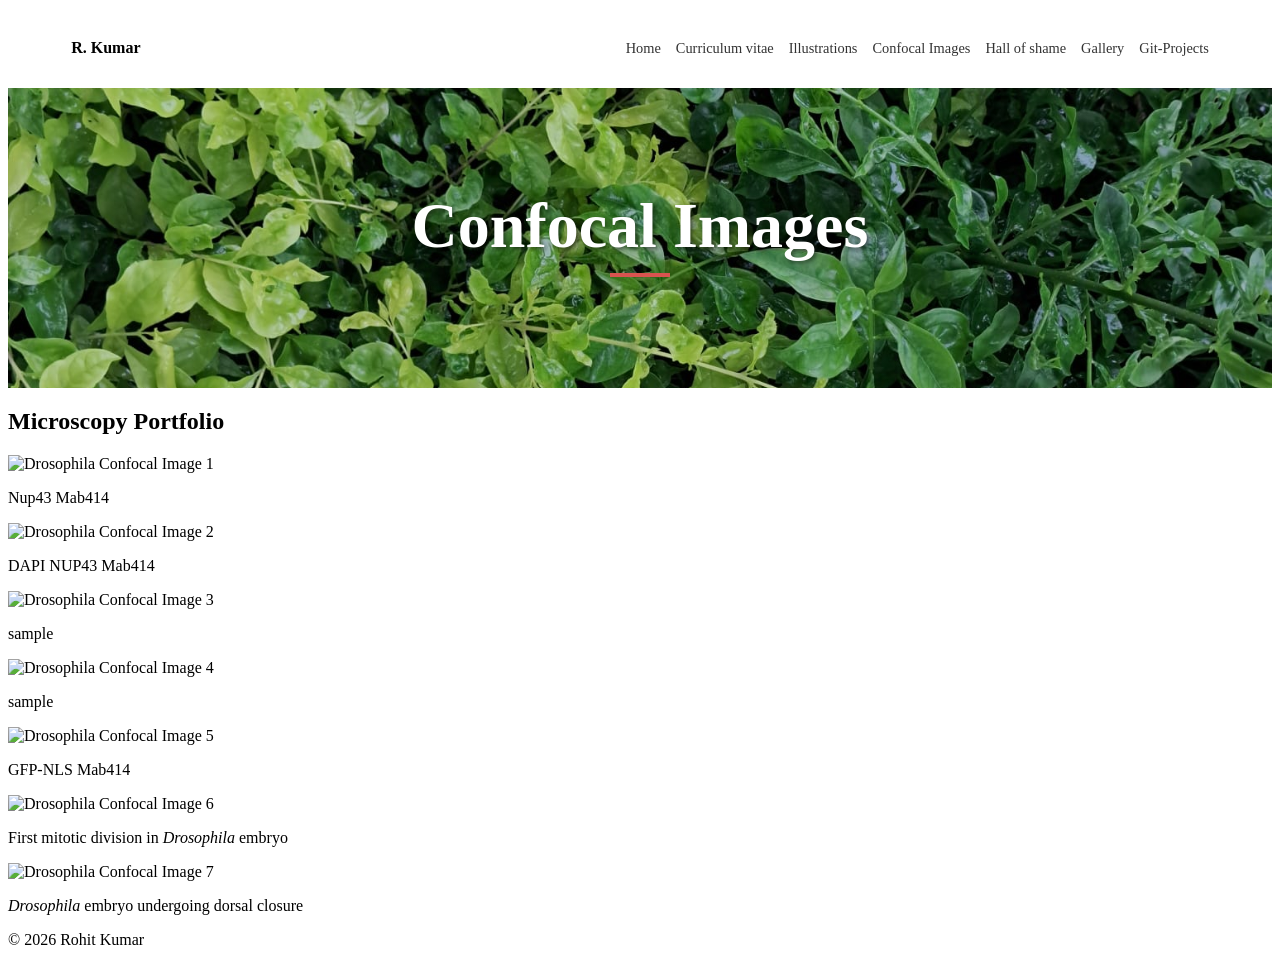
==== confocal.html @ cb88189a "Add files via upload These are files for version one of the webpage" ====
<!DOCTYPE html>
<html lang="en">
<head>
    <meta charset="UTF-8">
    <meta name="viewport" content="width=device-width, initial-scale=1.0">
    <title>Confocal Images | Rohit Kumar</title>
    <link rel="stylesheet" href="style.css">
</head>
<body>

    <nav class="navbar">
        <div class="nav-logo"><strong>R. Kumar</strong></div>
        <ul class="nav-links">
            <li><a href="index.html">Home</a></li>
            <li><a href="cv.html">Curriculum vitae</a></li>
            <li><a href="illustrations.html">Illustrations</a></li>
            <li><a href="confocal.html" class="active-link">Confocal Images</a></li>
            <li><a href="hall-of-shame.html">Hall of shame</a></li>
            <li><a href="gallery.html">Gallery</a></li>
            <li><a href="git-projects.html">Git-Projects</a></li>
        </ul>
    </nav>

    <header class="hero-banner">
        <div class="hero-text">
            <h1>Confocal Images</h1>
            <div class="red-line"></div>
        </div>
    </header>

    <main class="container">
        <section class="gallery-section">
            <h2 class="section-title">Microscopy Portfolio</h2>
            
            <div class="gallery-grid">
                
                <div class="art-card microscopy-card">
                    <img src="confocal/confocal1.jpg" alt="Drosophila Confocal Image 1">
                    <p class="caption">
                        <span class="text-green">Nup43</span> <span class="text-red">Mab414</span>
                    </p>
                </div>

                <div class="art-card microscopy-card">
                    <img src="confocal/confocal2.jpg" alt="Drosophila Confocal Image 2">
                    <p class="caption"> <span class="text-cyan">DAPI </span> <span class="text-green">NUP43 </span> <span class="text-red">Mab414</span> 
                    </p>
                </div>

                <div class="art-card microscopy-card">
                    <img src="confocal/confocal3.png" alt="Drosophila Confocal Image 3">
                    <p class="caption">sample</p>
                </div>

                <div class="art-card microscopy-card">
                    <img src="confocal/confocal4.jpg" alt="Drosophila Confocal Image 4">
                    <p class="caption">sample</p>
                </div>

                <div class="art-card microscopy-card">
                    <img src="confocal/confocal5.png" alt="Drosophila Confocal Image 5">
                    <p class="caption">
                        <span class="text-green">GFP-NLS</span> <span class="text-red">Mab414</span>
                    </p>
                </div>

                <div class="art-card microscopy-card">
                    <img src="confocal/confocal6.jpg" alt="Drosophila Confocal Image 6">
                    <p class="caption">First mitotic division in <i>Drosophila</i> embryo</p>
                </div>

                <div class="art-card microscopy-card">
                    <img src="confocal/confocal7.jpg" alt="Drosophila Confocal Image 7">
                    <p class="caption"><i>Drosophila</i> embryo undergoing dorsal closure</p>
                </div>

            </div>
        </section>
    </main>

    <footer class="cv-footer">
        <p>© 2026 Rohit Kumar </p>
    </footer>

</body>
</html>
---- style.css ----
/* Hero Banner with the Green Leaves */
.hero-banner {
    height: 300px;
    background: linear-gradient(rgba(0,0,0,0.2), rgba(0,0,0,0.2)), 
                url('leaves-background.jpg'); /* Replace with your image link */
    background-size: cover;
    background-position: center;
    display: flex;
    justify-content: center;
    align-items: center;
    color: white;
    text-align: center;
}

.hero-text h1 {
    font-size: 4rem;
    font-family: 'Times New Roman', serif; /* Or similar serif font */
    margin: 0;
}

.red-line {
    width: 60px;
    height: 4px;
    background-color: #d9534f;
    margin: 10px auto;
}

/* Navbar Styling */
.navbar {
    display: flex;
    justify-content: space-between;
    padding: 15px 5%;
    background: #fff;
    align-items: center;
}

.nav-links {
    display: flex;
    list-style: none;
    gap: 15px;
}

.nav-links a {
    text-decoration: none;
    color: #333;
    font-size: 0.9rem;
}

/* About Section Layout */
.about-section {
    display: grid;
    grid-template-columns: 1.5fr 1fr;
    gap: 40px;
    padding: 50px 5%;
}

.green-title {
    color: #7ba05b; /* That olive green from your screenshot */
    font-family: 'Comic Sans MS', cursive; /* To match your screenshot font */
}

/* Carousel Dots */
.carousel-dots {
    text-align: center;
    margin-top: 10px;
}

.dot {
    height: 10px;
    width: 10px;
    background-color: #bbb;
    border-radius: 50%;
    display: inline-block;
    margin: 0 5px;
}

.dot.active {
    background-color: #d9534f;
}
.carousel-container {
    position: relative;
    max-width: 400px; /* Adjust to fit your layout */
    margin: auto;
    overflow: hidden;
    border-radius: 10px;
}

.slide {
    display: none; /* Hide all images by default */
    width: 100%;
    height: auto;
    animation: fade 0.5s; /* Optional: adds a fade effect */
}

/* Fade animation */
@keyframes fade {
    from {opacity: .4} 
    to {opacity: 1}
}

.carousel-dots {
    text-align: center;
    padding: 10px;
}

.dot {
    cursor: pointer;
    height: 12px;
    width: 12px;
    margin: 0 5px;
    background-color: #bbb;
    border-radius: 50%;
    display: inline-block;
    transition: background-color 0.6s ease;
}

.active, .dot:hover {
    background-color: #d9534f; /* The red color from your line */
}
.hero-banner {
    height: 300px; /* Adjust height to match your Google Site */
    background-image: linear-gradient(rgba(0,0,0,0.1), rgba(0,0,0,0.1)), 
                      url('photo4.jpg'); /* This is your green header photo */
    background-size: cover;
    background-position: center;
    background-attachment: scroll; /* Change to 'fixed' for a cool parallax effect */
    display: flex;
    justify-content: center;
    align-items: center;
    color: white;
}

.hero-text h1 {
    font-size: clamp(2rem, 8vw, 4rem); /* Makes text smaller on phones automatically */
    text-shadow: 2px 2px 4px rgba(0,0,0,0.5); /* Makes "Rohit Kumar" pop against the green */
}
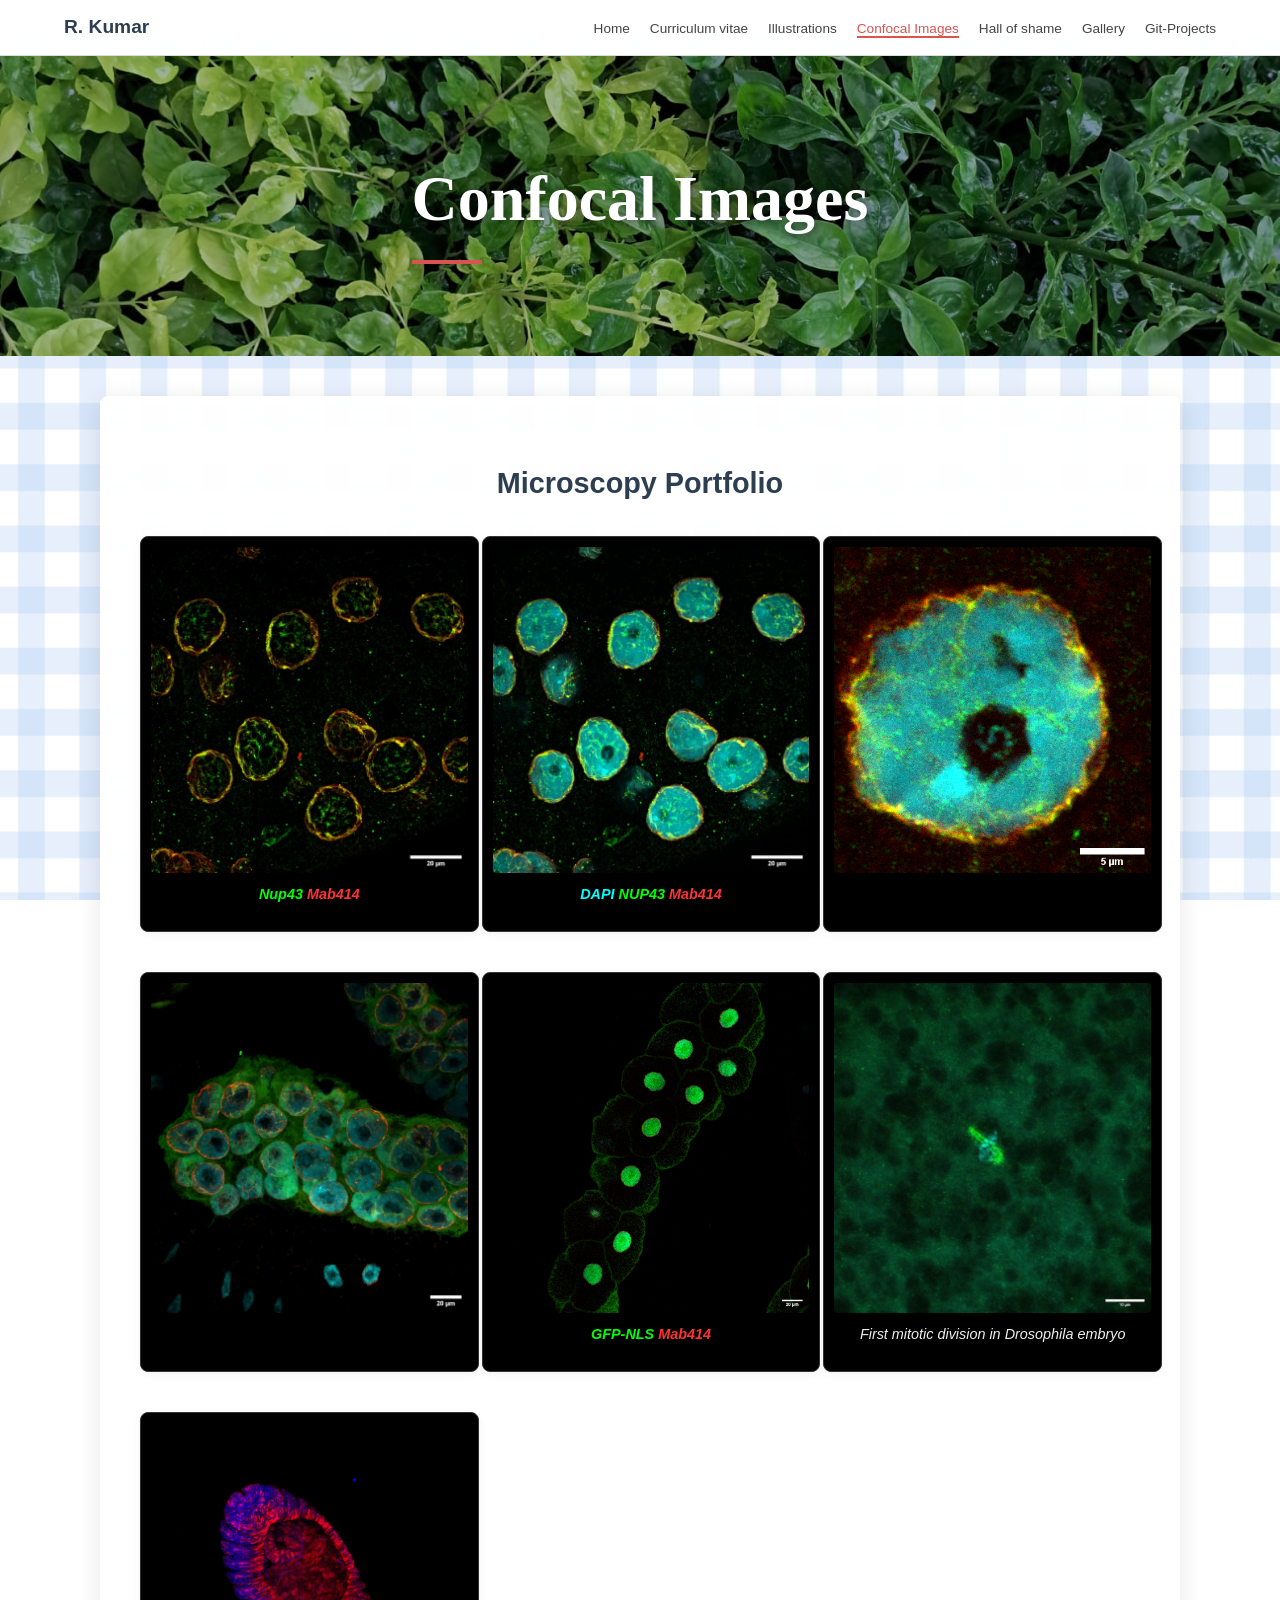
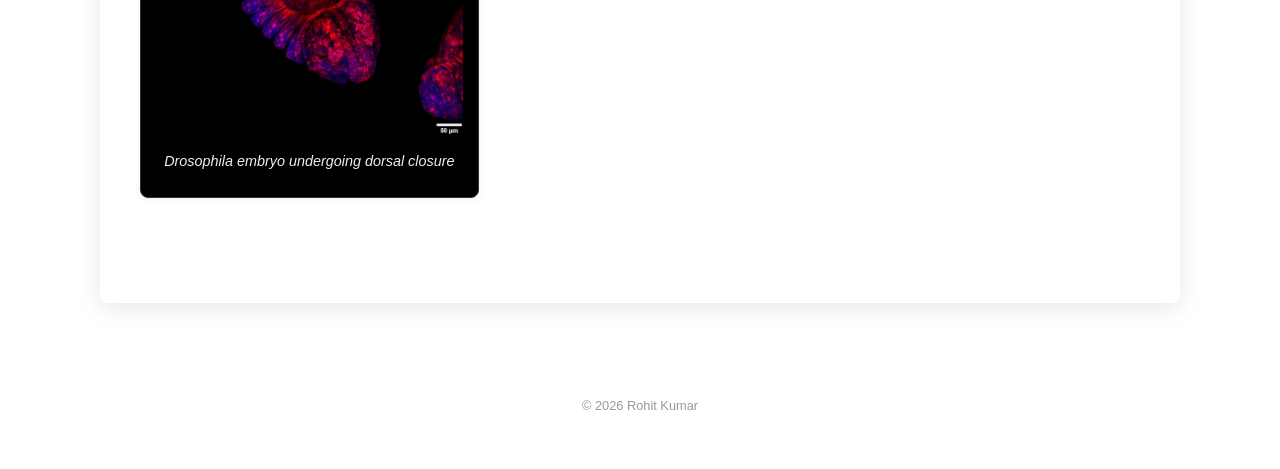
==== commit ae389a68: "Update confocal.html" ====
--- a/confocal.html
+++ b/confocal.html
@@ -49,12 +49,12 @@
 
                 <div class="art-card microscopy-card">
                     <img src="confocal/confocal3.png" alt="Drosophila Confocal Image 3">
-                    <p class="caption">sample</p>
+                    <p class="caption"></p>
                 </div>
 
                 <div class="art-card microscopy-card">
                     <img src="confocal/confocal4.jpg" alt="Drosophila Confocal Image 4">
-                    <p class="caption">sample</p>
+                    <p class="caption"></p>
                 </div>
 
                 <div class="art-card microscopy-card">
@@ -83,4 +83,4 @@
     </footer>
 
 </body>
-</html>+</html>
--- a/style.css
+++ b/style.css
@@ -1,136 +1,239 @@
-/* Hero Banner with the Green Leaves */
+/* ==========================================
+   1. GLOBAL SETTINGS & SHARED COMPONENTS
+   ========================================== */
+body {
+    /* Updated path for GitHub Subdirectory compatibility */
+    background-image: url('./background.jpg');
+    background-repeat: repeat;
+    background-attachment: fixed;
+    margin: 0;
+    padding: 0;
+    font-family: 'Segoe UI', Tahoma, Geneva, Verdana, sans-serif;
+    color: #333;
+    line-height: 1.6;
+}
+
+.container {
+    max-width: 1000px;
+    margin: 40px auto;
+    background-color: rgba(255, 255, 255, 0.98); 
+    padding: 40px;
+    border-radius: 8px;
+    box-shadow: 0 5px 25px rgba(0,0,0,0.1);
+}
+
+.section-title {
+    text-align: center;
+    color: #2c3e50;
+    margin-bottom: 30px;
+    font-size: 1.8rem;
+}
+
+/* ==========================================
+   2. NAVIGATION BAR (Sticky)
+   ========================================== */
+.navbar {
+    display: flex;
+    justify-content: space-between;
+    align-items: center;
+    padding: 12px 5%;
+    background: rgba(255, 255, 255, 0.97);
+    border-bottom: 1px solid #ddd;
+    position: sticky;
+    top: 0;
+    z-index: 1000;
+}
+
+.nav-logo { font-weight: bold; font-size: 1.2rem; color: #2c3e50; }
+
+.nav-links { display: flex; list-style: none; gap: 20px; margin: 0; }
+
+.nav-links a {
+    text-decoration: none;
+    color: #444;
+    font-size: 0.85rem;
+    font-weight: 500;
+    transition: color 0.3s;
+}
+
+.active-link {
+    color: #d9534f !important; /* Brand Red */
+    font-weight: bold;
+    border-bottom: 2px solid #d9534f;
+}
+
+/* ==========================================
+   3. HERO BANNERS & FONTS
+   ========================================== */
 .hero-banner {
+    width: 100%;
     height: 300px;
-    background: linear-gradient(rgba(0,0,0,0.2), rgba(0,0,0,0.2)), 
-                url('leaves-background.jpg'); /* Replace with your image link */
+    /* Updated path for GitHub Subdirectory compatibility */
+    background-image: linear-gradient(rgba(0,0,0,0.2), rgba(0,0,0,0.2)), url('./photo4.jpg');
     background-size: cover;
     background-position: center;
     display: flex;
+    flex-direction: column;
     justify-content: center;
     align-items: center;
     color: white;
-    text-align: center;
 }
 
 .hero-text h1 {
+    font-size: clamp(2.5rem, 8vw, 4rem);
+    font-family: 'Times New Roman', serif;
+    margin: 0;
+    text-shadow: 2px 2px 8px rgba(0,0,0,0.4);
+}
+
+/* Specific Script Fonts for Hall of Shame & Gallery Titles */
+.gallery-title-script {
+    font-family: 'Dancing Script', cursive;
     font-size: 4rem;
-    font-family: 'Times New Roman', serif; /* Or similar serif font */
-    margin: 0;
-}
-
-.red-line {
-    width: 60px;
-    height: 4px;
-    background-color: #d9534f;
-    margin: 10px auto;
-}
-
-/* Navbar Styling */
-.navbar {
-    display: flex;
-    justify-content: space-between;
-    padding: 15px 5%;
-    background: #fff;
-    align-items: center;
-}
-
-.nav-links {
-    display: flex;
-    list-style: none;
-    gap: 15px;
-}
-
-.nav-links a {
-    text-decoration: none;
-    color: #333;
-    font-size: 0.9rem;
-}
-
-/* About Section Layout */
-.about-section {
-    display: grid;
-    grid-template-columns: 1.5fr 1fr;
-    gap: 40px;
-    padding: 50px 5%;
-}
-
-.green-title {
-    color: #7ba05b; /* That olive green from your screenshot */
-    font-family: 'Comic Sans MS', cursive; /* To match your screenshot font */
-}
-
-/* Carousel Dots */
-.carousel-dots {
-    text-align: center;
-    margin-top: 10px;
-}
-
-.dot {
-    height: 10px;
-    width: 10px;
-    background-color: #bbb;
-    border-radius: 50%;
-    display: inline-block;
-    margin: 0 5px;
-}
-
-.dot.active {
-    background-color: #d9534f;
-}
+    color: white;
+    text-shadow: 2px 2px 10px rgba(0,0,0,0.3);
+}
+
+.shame-title-main { font-family: 'Times New Roman', serif; font-style: italic; font-size: 3.5rem; }
+
+.script-font {
+    font-family: 'Dancing Script', cursive;
+    font-size: 2.8rem;
+    color: #2c5e8c;
+    margin: 20px 0;
+}
+
+.red-line { width: 70px; height: 4px; background-color: #d9534f; margin-top: 10px; }
+
+/* ==========================================
+   4. HOME PAGE CAROUSEL
+   ========================================== */
+.about-section { display: flex; align-items: center; gap: 40px; justify-content: space-between; }
+
+.text-content { flex: 1; }
+
 .carousel-container {
     position: relative;
-    max-width: 400px; /* Adjust to fit your layout */
-    margin: auto;
+    width: 350px;
+    height: 350px; 
     overflow: hidden;
-    border-radius: 10px;
-}
-
-.slide {
-    display: none; /* Hide all images by default */
+    border-radius: 12px;
+    border: 1px solid #ddd;
+    background: #f9f9f9;
+}
+
+.slide { display: none; width: 100%; height: 100%; object-fit: cover; animation: fadeEffect 1s; }
+
+@keyframes fadeEffect { from {opacity: 0.4} to {opacity: 1} }
+
+.carousel-dots { position: absolute; bottom: 15px; width: 100%; text-align: center; }
+
+.dot {
+    height: 10px; width: 10px; margin: 0 5px;
+    background-color: rgba(255, 255, 255, 0.6);
+    border-radius: 50%; display: inline-block; cursor: pointer;
+}
+
+.dot.active { background-color: #d9534f; transform: scale(1.2); }
+
+/* ==========================================
+   5. CV & ACADEMIC SECTION
+   ========================================== */
+.cv-header-flex { display: flex; justify-content: space-between; align-items: baseline; }
+.green-title { color: #7ba05b; font-family: 'Comic Sans MS', cursive; margin: 0; }
+.contact-info { text-align: right; font-size: 0.9rem; }
+.cv-block { margin-top: 45px; }
+.cv-block h3 { border-bottom: 2px solid #7ba05b; color: #2c3e50; font-size: 1.15rem; padding-bottom: 5px; margin-bottom: 25px; }
+.cv-date { float: right; color: #888; font-size: 0.85rem; font-weight: bold; }
+.orcid-link { color: #444; text-decoration: none; transition: 0.3s; }
+.orcid-link:hover { color: #a6ce39; text-decoration: underline; }
+.doi-link a { color: #d9534f; text-decoration: none; font-size: 0.9rem; font-weight: bold; }
+.abstract-content { background-color: rgba(123, 160, 91, 0.05); padding: 30px; border-left: 5px solid #7ba05b; border-radius: 0 8px 8px 0; }
+
+/* ==========================================
+   6. GALLERY & COLLAGE SYSTEMS
+   ========================================== */
+.art-card, .collage-item, .masonry-item {
+    background: #fff;
+    padding: 10px;
+    border: 1px solid #eee;
+    border-radius: 8px;
+    box-shadow: 0 2px 10px rgba(0,0,0,0.05);
+    transition: transform 0.3s ease;
+    display: inline-block;
     width: 100%;
-    height: auto;
-    animation: fade 0.5s; /* Optional: adds a fade effect */
-}
-
-/* Fade animation */
-@keyframes fade {
-    from {opacity: .4} 
-    to {opacity: 1}
-}
-
-.carousel-dots {
-    text-align: center;
-    padding: 10px;
-}
-
-.dot {
-    cursor: pointer;
-    height: 12px;
-    width: 12px;
-    margin: 0 5px;
-    background-color: #bbb;
-    border-radius: 50%;
-    display: inline-block;
-    transition: background-color 0.6s ease;
-}
-
-.active, .dot:hover {
-    background-color: #d9534f; /* The red color from your line */
-}
-.hero-banner {
-    height: 300px; /* Adjust height to match your Google Site */
-    background-image: linear-gradient(rgba(0,0,0,0.1), rgba(0,0,0,0.1)), 
-                      url('photo4.jpg'); /* This is your green header photo */
-    background-size: cover;
-    background-position: center;
-    background-attachment: scroll; /* Change to 'fixed' for a cool parallax effect */
-    display: flex;
-    justify-content: center;
-    align-items: center;
-    color: white;
-}
-
-.hero-text h1 {
-    font-size: clamp(2rem, 8vw, 4rem); /* Makes text smaller on phones automatically */
-    text-shadow: 2px 2px 4px rgba(0,0,0,0.5); /* Makes "Rohit Kumar" pop against the green */
-}+    margin-bottom: 15px;
+}
+
+.art-card img, .collage-item img, .masonry-item img { width: 100%; height: auto; border-radius: 4px; display: block; }
+.art-card:hover, .masonry-item:hover { transform: scale(1.03); z-index: 5; }
+
+.gallery-grid { display: grid; grid-template-columns: repeat(auto-fit, minmax(300px, 1fr)); gap: 25px; margin-bottom: 50px; }
+
+.collage-grid, .masonry-gallery {
+    column-count: 3;
+    column-gap: 15px;
+    width: 100%;
+    margin: 20px 0;
+}
+
+.microscopy-card { background: #000 !important; border: 1px solid #333; }
+.microscopy-card .caption { color: #eeeeee !important; }
+
+.caption { margin-top: 10px; font-size: 0.9rem; color: #555; text-align: center; min-height: 1.2em; font-style: italic; }
+
+.text-green { color: #00ff00; font-weight: bold; }
+.text-red { color: #ff3333; font-weight: bold; }
+.text-magenta { color: #ff00ff; font-weight: bold; }
+.text-cyan { color: #00ffff; font-weight: bold; }
+
+/* ==========================================
+   7. FOOTER & EXTRAS
+   ========================================== */
+.cv-footer { text-align: center; padding: 40px; font-size: 0.8rem; color: #999; }
+.section-divider { border: 0; border-top: 1px solid #ddd; margin: 40px auto; width: 80%; }
+.yoda-meme { max-width: 500px; width: 100%; height: auto; display: block; margin: 0 auto 30px auto; }
+
+/* ==========================================
+   8. RESPONSIVENESS
+   ========================================== */
+@media (max-width: 900px) {
+    .collage-grid, .masonry-gallery { column-count: 2; }
+}
+
+@media (max-width: 768px) {
+    .container { padding: 30px; margin: 20px; }
+    .about-section { flex-direction: column; text-align: center; }
+    .cv-header-flex { flex-direction: column; align-items: center; text-align: center; }
+    .contact-info { text-align: center; margin-top: 10px; }
+    .cv-date { float: none; display: block; }
+}
+
+@media (max-width: 600px) {
+    .collage-grid, .masonry-gallery { column-count: 1; }
+    .gallery-title-script { font-size: 3rem; }
+}
+
+/* --- GIT PROJECTS STYLING --- */
+.project-item { display: flex; flex-direction: column; gap: 20px; margin-bottom: 60px; }
+.project-header { display: flex; align-items: center; gap: 25px; }
+.project-logo svg { border-radius: 12px; box-shadow: 0 4px 10px rgba(0,0,0,0.1); transition: transform 0.3s ease; }
+.project-logo svg:hover { transform: scale(1.05); }
+.project-headline { font-size: 2rem; color: #2c3e50; margin: 0; }
+.project-description p { font-size: 1rem; color: #444; line-height: 1.8; margin-bottom: 15px; }
+.repo-link { margin-top: 25px; font-weight: bold; }
+.repo-link a { color: #d9534f; text-decoration: none; border-bottom: 1px solid transparent; transition: border 0.3s; }
+.repo-link a:hover { border-bottom: 1px solid #d9534f; }
+
+/* --- SOCIAL LINKS RIBBON --- */
+.social-links { display: flex; gap: 20px; margin-top: 25px; align-items: center; }
+.social-links a { transition: transform 0.3s ease, opacity 0.3s ease; display: inline-block; }
+.social-links img { width: 30px; height: 30px; object-fit: contain; filter: grayscale(20%); }
+.social-links a:hover { transform: translateY(-3px); opacity: 0.8; }
+.social-links a[title="ORCID"]:hover img { filter: drop-shadow(0 0 5px #a6ce39); }
+
+/* --- SHAME PAGE SPECIFICS --- */
+.shame-hero { text-align: center; margin-bottom: 40px; border-bottom: 1px solid #eee; padding-bottom: 20px; }
+.meme-caption { font-size: 0.8rem; color: #888; margin-top: 10px; font-style: italic; }
+.shame-intro { text-align: center; margin-bottom: 30px; }
+.lesson-learnt-box { text-align: center; margin-top: 50px; padding: 20px; border-top: 1px solid #eee; }
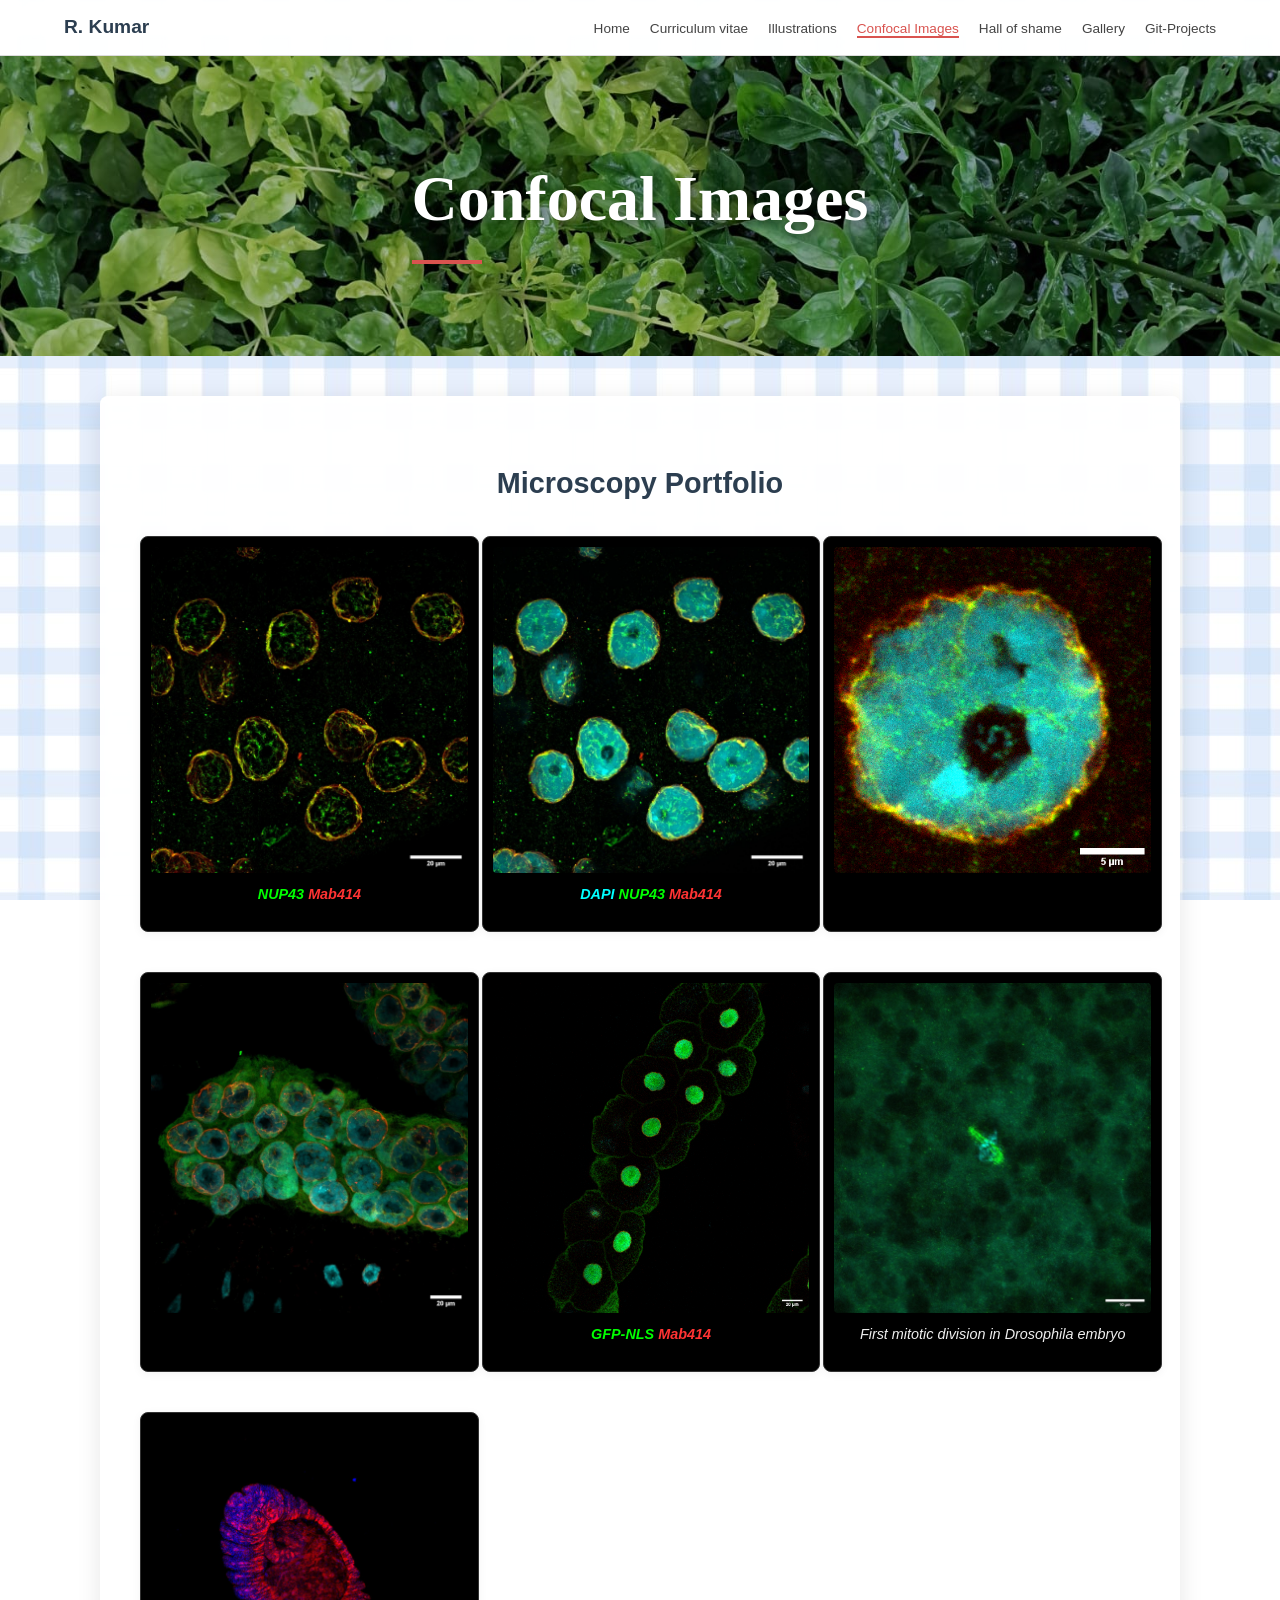
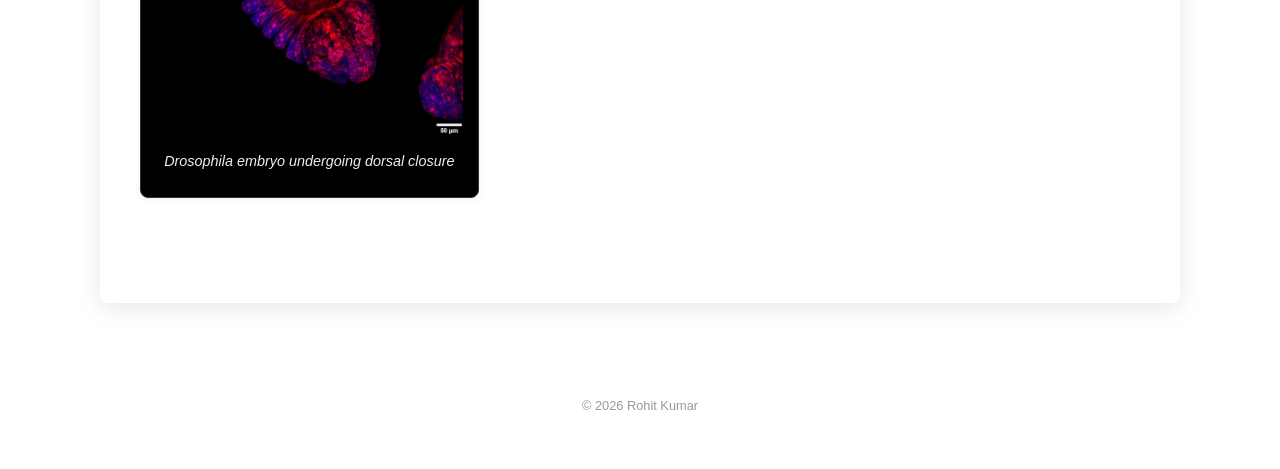
==== commit 557879e1: "Fix HTML encoding issues in confocal.html" ====
--- a/confocal.html
+++ b/confocal.html
@@ -37,7 +37,7 @@
                 <div class="art-card microscopy-card">
                     <img src="confocal/confocal1.jpg" alt="Drosophila Confocal Image 1">
                     <p class="caption">
-                        <span class="text-green">Nup43</span> <span class="text-red">Mab414</span>
+                        <span class="text-green">NUP43</span> <span class="text-red">Mab414</span>
                     </p>
                 </div>
 
